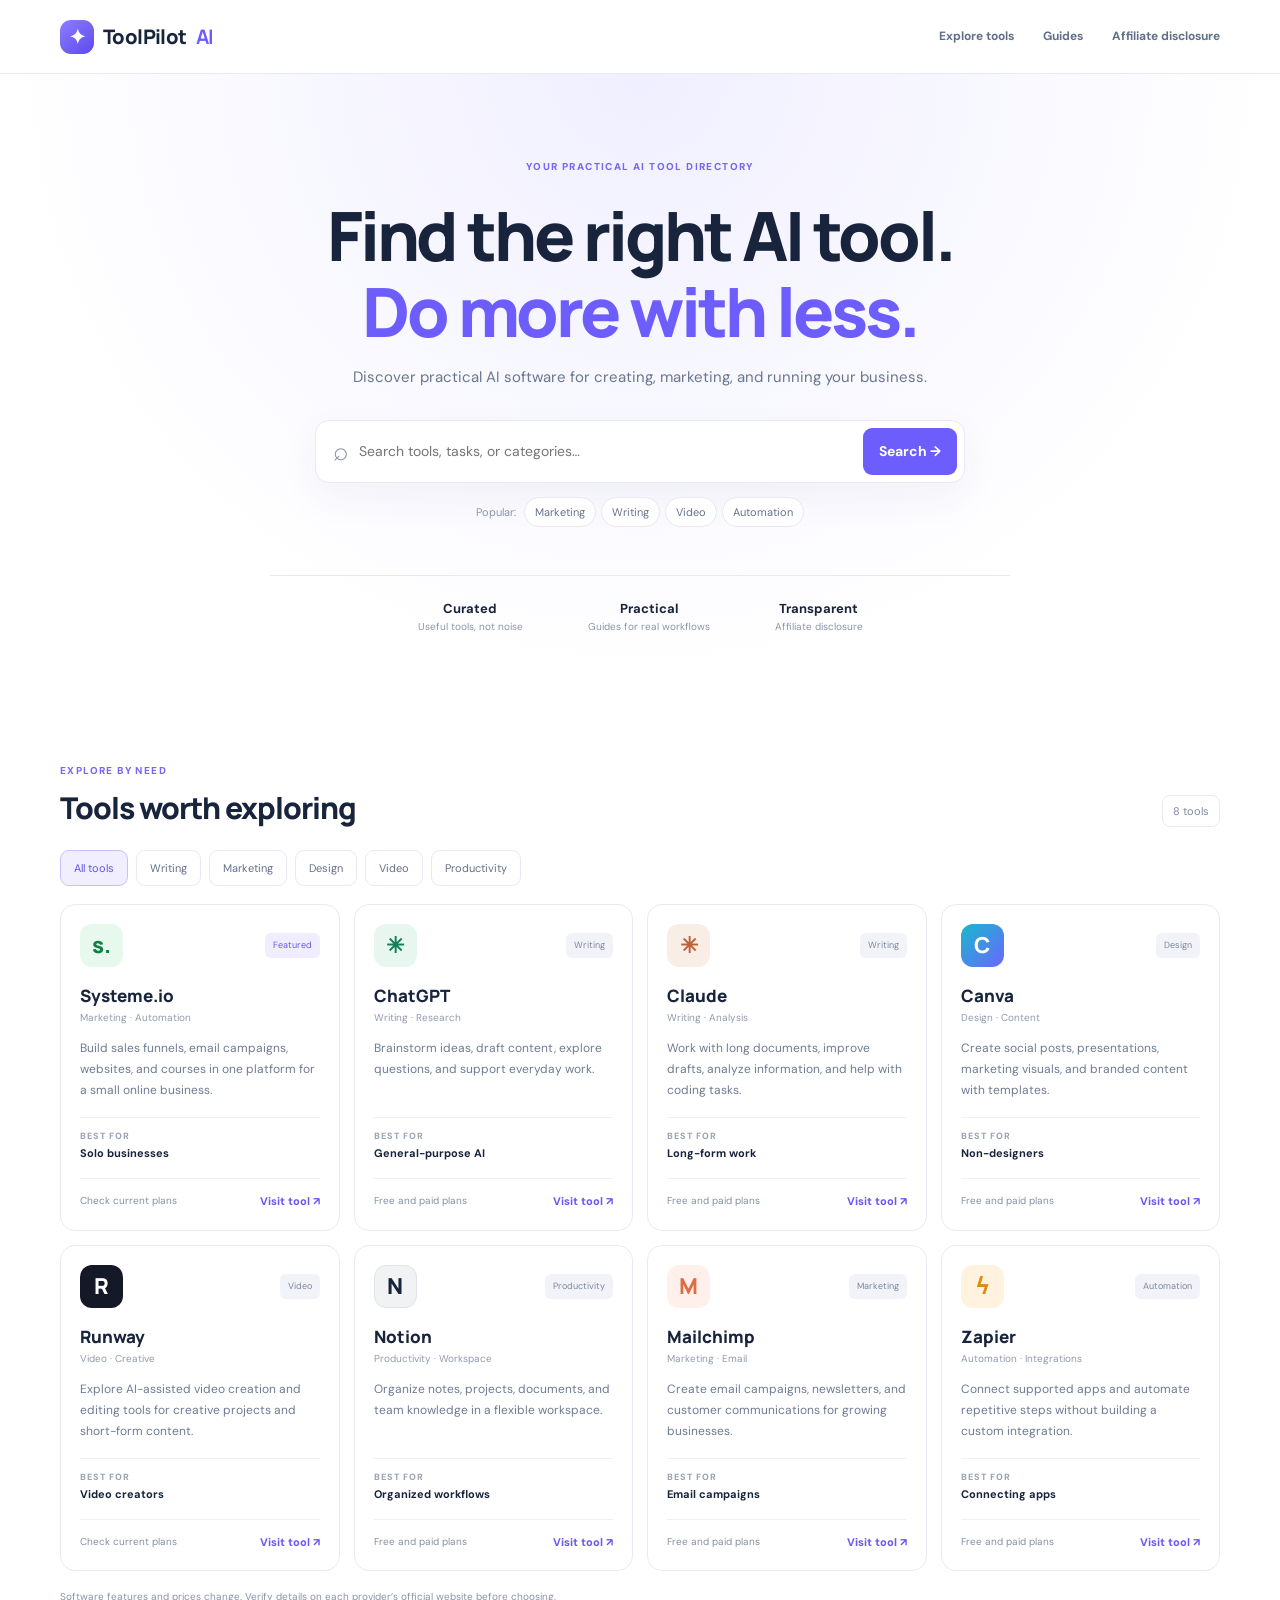
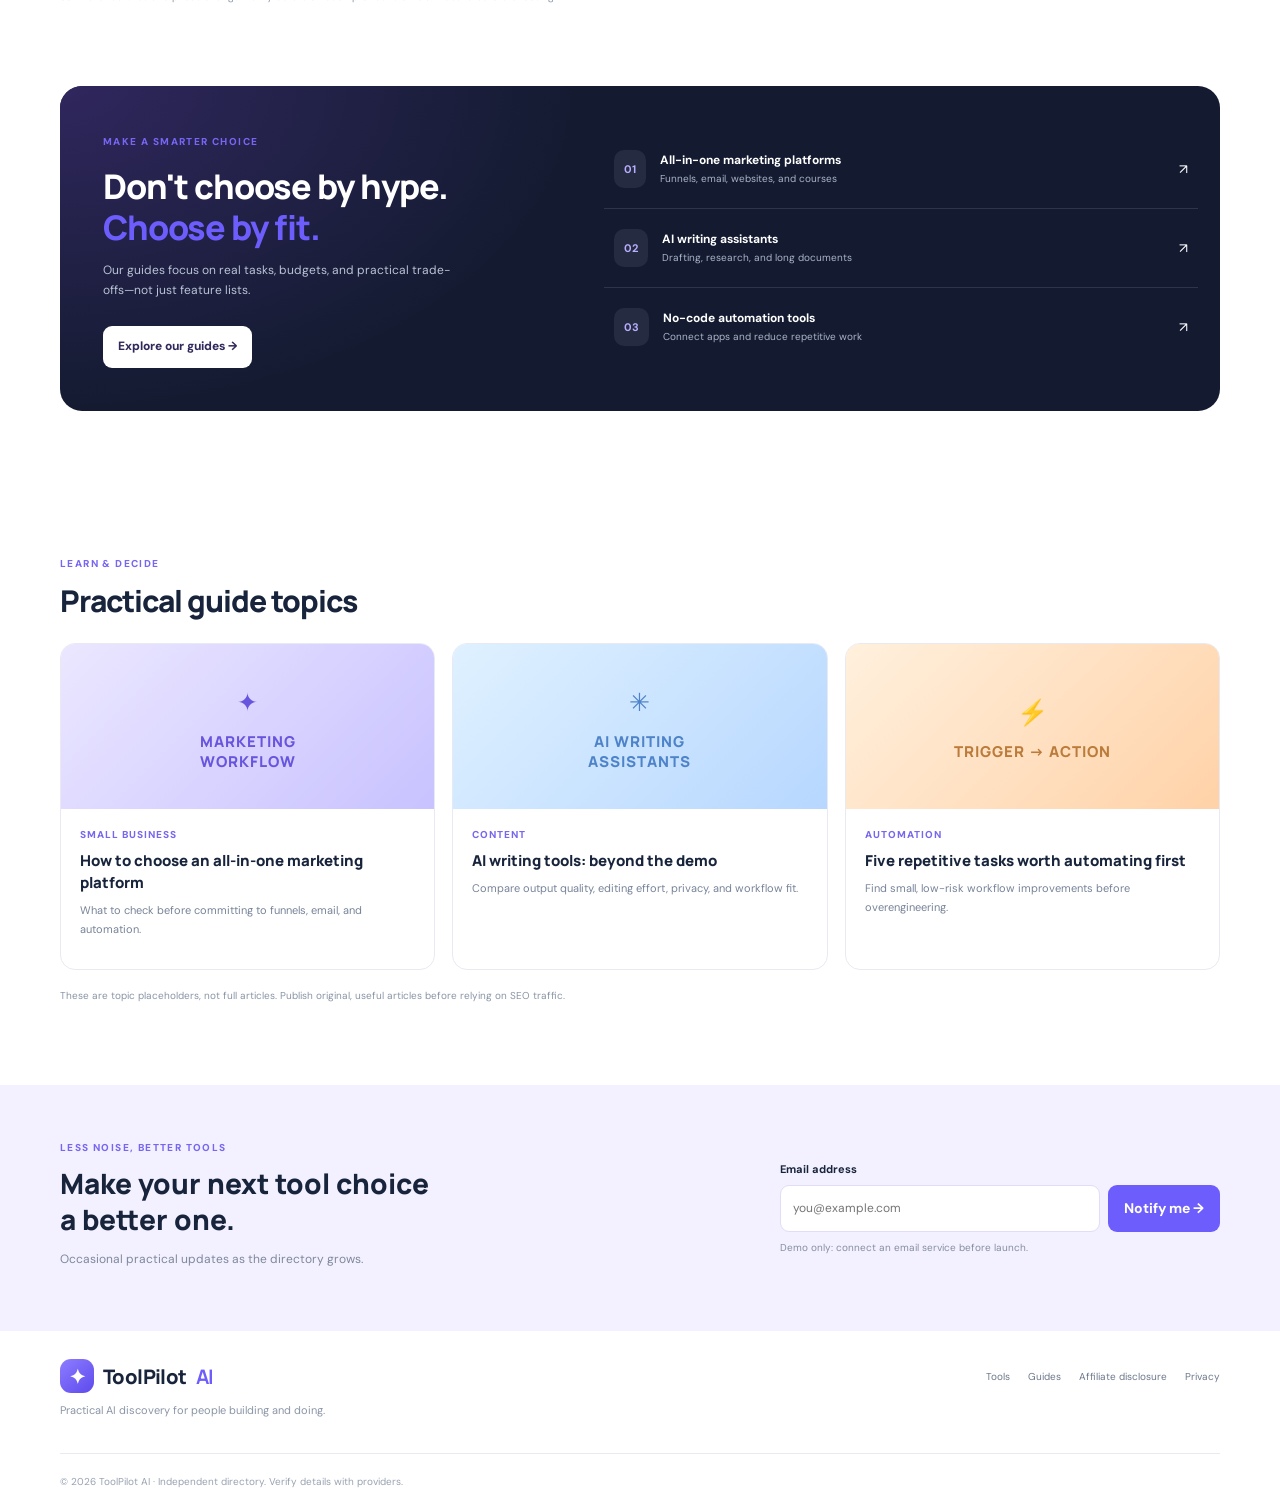
==== index.html @ 2a6ffc42 "Add files via upload" ====
<!doctype html>
<html lang="en"><head><meta charset="utf-8"><meta name="viewport" content="width=device-width,initial-scale=1"><meta name="description" content="Discover and compare AI tools for writing, marketing, design, video and productivity."><meta name="theme-color" content="#101828"><title>ToolPilot AI — Find the right AI tools</title><link rel="stylesheet" href="styles.css"></head>
<body><header><a class="brand" href="#"><span>✦</span> ToolPilot <b>AI</b></a><button id="menu" aria-label="Toggle menu">☰</button><nav id="nav"><a href="#tools">Explore tools</a><a href="#guides">Guides</a><a href="disclosure.html">Affiliate disclosure</a></nav></header>
<main><section class="hero"><div class="eyebrow">YOUR PRACTICAL AI TOOL DIRECTORY</div><h1>Find the right AI tool.<br><em>Do more with less.</em></h1><p>Discover practical AI software for creating, marketing, and running your business.</p><form id="searchForm"><span>⌕</span><input id="search" placeholder="Search tools, tasks, or categories…" aria-label="Search tools"><button>Search →</button></form><div class="chips">Popular: <button data-q="marketing">Marketing</button><button data-q="writing">Writing</button><button data-q="video">Video</button><button data-q="automation">Automation</button></div><div class="stats"><span><b>Curated</b><small>Useful tools, not noise</small></span><span><b>Practical</b><small>Guides for real workflows</small></span><span><b>Transparent</b><small>Affiliate disclosure</small></span></div></section>
<section class="section" id="tools"><div class="heading"><div><small>EXPLORE BY NEED</small><h2>Tools worth exploring</h2></div><span id="count">8 tools</span></div><div class="filters"><button class="active" data-cat="All">All tools</button><button data-cat="Writing">Writing</button><button data-cat="Marketing">Marketing</button><button data-cat="Design">Design</button><button data-cat="Video">Video</button><button data-cat="Productivity">Productivity</button></div><div class="grid" id="grid">
<article class="tool" data-cat="Marketing" data-key="systeme io systeme.io marketing automation funnel email website course business"><div class="toolhead"><div class="logo green">s.</div><span class="tag featured">Featured</span></div><h3>Systeme.io</h3><small>Marketing · Automation</small><p>Build sales funnels, email campaigns, websites, and courses in one platform for a small online business.</p><div class="best"><small>BEST FOR</small><b>Solo businesses</b></div><div class="foot"><span>Check current plans</span><a href="https://systeme.io/?sa=sa0111624777e58f59c828df4a6c13da2a97723bb6" target="_blank" rel="sponsored nofollow noopener">Visit tool ↗</a></div></article>
<article class="tool" data-cat="Writing" data-key="chatgpt writing research brainstorming assistant"><div class="toolhead"><div class="logo mint">✳</div><span class="tag">Writing</span></div><h3>ChatGPT</h3><small>Writing · Research</small><p>Brainstorm ideas, draft content, explore questions, and support everyday work.</p><div class="best"><small>BEST FOR</small><b>General-purpose AI</b></div><div class="foot"><span>Free and paid plans</span><a href="https://chatgpt.com/" target="_blank" rel="noopener">Visit tool ↗</a></div></article>
<article class="tool" data-cat="Writing" data-key="claude writing long documents analysis coding"><div class="toolhead"><div class="logo peach">✳</div><span class="tag">Writing</span></div><h3>Claude</h3><small>Writing · Analysis</small><p>Work with long documents, improve drafts, analyze information, and help with coding tasks.</p><div class="best"><small>BEST FOR</small><b>Long-form work</b></div><div class="foot"><span>Free and paid plans</span><a href="https://claude.ai/" target="_blank" rel="noopener">Visit tool ↗</a></div></article>
<article class="tool" data-cat="Design" data-key="canva design presentations social graphics"><div class="toolhead"><div class="logo aqua">C</div><span class="tag">Design</span></div><h3>Canva</h3><small>Design · Content</small><p>Create social posts, presentations, marketing visuals, and branded content with templates.</p><div class="best"><small>BEST FOR</small><b>Non-designers</b></div><div class="foot"><span>Free and paid plans</span><a href="https://www.canva.com/" target="_blank" rel="noopener">Visit tool ↗</a></div></article>
<article class="tool" data-cat="Video" data-key="runway video generation editing creative"><div class="toolhead"><div class="logo dark">R</div><span class="tag">Video</span></div><h3>Runway</h3><small>Video · Creative</small><p>Explore AI-assisted video creation and editing tools for creative projects and short-form content.</p><div class="best"><small>BEST FOR</small><b>Video creators</b></div><div class="foot"><span>Check current plans</span><a href="https://runwayml.com/" target="_blank" rel="noopener">Visit tool ↗</a></div></article>
<article class="tool" data-cat="Productivity" data-key="notion productivity workspace notes knowledge"><div class="toolhead"><div class="logo paper">N</div><span class="tag">Productivity</span></div><h3>Notion</h3><small>Productivity · Workspace</small><p>Organize notes, projects, documents, and team knowledge in a flexible workspace.</p><div class="best"><small>BEST FOR</small><b>Organized workflows</b></div><div class="foot"><span>Free and paid plans</span><a href="https://www.notion.so/" target="_blank" rel="noopener">Visit tool ↗</a></div></article>
<article class="tool" data-cat="Marketing" data-key="mailchimp email marketing newsletter campaign"><div class="toolhead"><div class="logo coral">M</div><span class="tag">Marketing</span></div><h3>Mailchimp</h3><small>Marketing · Email</small><p>Create email campaigns, newsletters, and customer communications for growing businesses.</p><div class="best"><small>BEST FOR</small><b>Email campaigns</b></div><div class="foot"><span>Free and paid plans</span><a href="https://mailchimp.com/" target="_blank" rel="noopener">Visit tool ↗</a></div></article>
<article class="tool" data-cat="Productivity" data-key="zapier automation integrations no code workflows"><div class="toolhead"><div class="logo gold">ϟ</div><span class="tag">Automation</span></div><h3>Zapier</h3><small>Automation · Integrations</small><p>Connect supported apps and automate repetitive steps without building a custom integration.</p><div class="best"><small>BEST FOR</small><b>Connecting apps</b></div><div class="foot"><span>Free and paid plans</span><a href="https://zapier.com/" target="_blank" rel="noopener">Visit tool ↗</a></div></article>
</div><p class="note">Software features and prices change. Verify details on each provider’s official website before choosing.</p><div id="empty" hidden><h3>No tools found</h3><p>Try another search or category.</p></div></section>
<section class="compare"><div><small>MAKE A SMARTER CHOICE</small><h2>Don't choose by hype.<br><em>Choose by fit.</em></h2><p>Our guides focus on real tasks, budgets, and practical trade-offs—not just feature lists.</p><a class="whitebutton" href="#guides">Explore our guides →</a></div><div class="comparelist"><a href="#guides"><b>01</b><span><strong>All-in-one marketing platforms</strong><small>Funnels, email, websites, and courses</small></span>↗</a><a href="#guides"><b>02</b><span><strong>AI writing assistants</strong><small>Drafting, research, and long documents</small></span>↗</a><a href="#guides"><b>03</b><span><strong>No-code automation tools</strong><small>Connect apps and reduce repetitive work</small></span>↗</a></div></section>
<section class="section" id="guides"><div class="heading"><div><small>LEARN & DECIDE</small><h2>Practical guide topics</h2></div></div><div class="guides"><article><div class="art purple">✦<strong>MARKETING<br>WORKFLOW</strong></div><small>SMALL BUSINESS</small><h3>How to choose an all-in-one marketing platform</h3><p>What to check before committing to funnels, email, and automation.</p></article><article><div class="art blue">✳<strong>AI WRITING<br>ASSISTANTS</strong></div><small>CONTENT</small><h3>AI writing tools: beyond the demo</h3><p>Compare output quality, editing effort, privacy, and workflow fit.</p></article><article><div class="art orange">⚡<strong>TRIGGER → ACTION</strong></div><small>AUTOMATION</small><h3>Five repetitive tasks worth automating first</h3><p>Find small, low-risk workflow improvements before overengineering.</p></article></div><p class="note">These are topic placeholders, not full articles. Publish original, useful articles before relying on SEO traffic.</p></section>
<section class="newsletter"><div><small>LESS NOISE, BETTER TOOLS</small><h2>Make your next tool choice<br>a better one.</h2><p>Occasional practical updates as the directory grows.</p></div><form id="emailForm"><label for="email">Email address</label><div><input id="email" type="email" placeholder="you@example.com" required><button>Notify me →</button></div><small id="message">Demo only: connect an email service before launch.</small></form></section></main>
<footer><div><a class="brand" href="#"><span>✦</span> ToolPilot <b>AI</b></a><p>Practical AI discovery for people building and doing.</p></div><nav><a href="#tools">Tools</a><a href="#guides">Guides</a><a href="disclosure.html">Affiliate disclosure</a><a href="privacy.html">Privacy</a></nav><hr><small>© <span id="year"></span> ToolPilot AI · Independent directory. Verify details with providers.</small></footer><script src="script.js"></script></body></html>
---- styles.css ----
@import url('https://fonts.googleapis.com/css2?family=DM+Sans:wght@400;500;600;700&family=Manrope:wght@400;600;700;800&display=swap');
:root{--ink:#17243b;--muted:#748198;--purple:#6d5dfc;--line:#e7eaf2;--soft:#f7f8fc}*{box-sizing:border-box}html{scroll-behavior:smooth;scroll-padding-top:85px}body{margin:0;color:var(--ink);font:14px 'DM Sans',Arial,sans-serif;line-height:1.65}a{color:inherit;text-decoration:none}button,input{font:inherit;cursor:pointer}.brand{font:800 20px Manrope,sans-serif;letter-spacing:-.6px;display:flex;gap:9px;align-items:center}.brand>span{display:grid;place-items:center;background:linear-gradient(140deg,#8d7dff,#5d4aed);color:white;width:34px;height:34px;border-radius:11px}.brand b{color:var(--purple)}header{height:74px;padding:0 max(22px,calc((100% - 1160px)/2));display:flex;align-items:center;justify-content:space-between;border-bottom:1px solid var(--line);position:sticky;top:0;background:#ffffffed;backdrop-filter:blur(12px);z-index:5}header nav{display:flex;gap:29px;color:#627087;font-size:12px;font-weight:700}header nav a:hover,footer nav a:hover{color:var(--purple)}#menu{display:none;background:none;border:0;font-size:23px}.hero{text-align:center;padding:85px 20px 52px;background:radial-gradient(ellipse at 50% 0,#f0efff,white 70%)}.eyebrow,section small{font-size:10px;letter-spacing:1.4px;font-weight:800;color:#7666f2}.hero h1{font:800 clamp(42px,6vw,68px)/1.12 Manrope,sans-serif;letter-spacing:-3px;margin:21px 0 16px}.hero em,.compare em{font-style:normal;color:var(--purple)}.hero>p{color:#69778d;max-width:580px;margin:0 auto;font-size:15px}.hero form{max-width:650px;margin:30px auto 14px;display:flex;align-items:center;gap:10px;padding:7px 7px 7px 17px;background:white;border:1px solid var(--line);border-radius:14px;box-shadow:0 15px 40px #3830690d}.hero form span{font-size:26px;color:#8994a8}.hero input{border:0;outline:0;flex:1;min-width:0;padding:9px 0}.hero form button,.newsletter button{border:0;background:var(--purple);color:white;border-radius:9px;padding:12px 16px;font-weight:700}.chips{font-size:11px;color:#8b95a7}.chips button{border:1px solid var(--line);background:white;border-radius:20px;padding:5px 10px;color:#66738a;margin-left:5px}.stats{max-width:740px;margin:48px auto 0;padding-top:22px;border-top:1px solid #e8e8f3;display:flex;justify-content:center;gap:65px}.stats span{display:flex;flex-direction:column}.stats b{font-size:13px}.stats small{letter-spacing:0;color:#8b95a7;font-weight:400;font-size:10px}.section{max-width:1160px;width:calc(100% - 44px);margin:auto;padding:70px 0}.heading{display:flex;align-items:end;justify-content:space-between;margin-bottom:23px}.heading h2{font:800 30px/1.3 Manrope,sans-serif;letter-spacing:-1px;margin:7px 0 0}.heading>span{font-size:11px;color:#7f8ba0;border:1px solid var(--line);padding:6px 10px;border-radius:8px}.filters{display:flex;gap:8px;flex-wrap:wrap;margin-bottom:18px}.filters button{background:white;border:1px solid var(--line);border-radius:9px;padding:8px 13px;font-size:11px;color:#647189}.filters button.active,.filters button:hover{background:#f0eeff;border-color:#c7c0ff;color:#6454ed}.grid{display:grid;grid-template-columns:repeat(4,1fr);gap:14px}.tool{border:1px solid var(--line);border-radius:15px;padding:19px;display:flex;flex-direction:column;transition:.2s}.tool:hover{transform:translateY(-3px);box-shadow:0 12px 30px #17294b0c}.toolhead{display:flex;align-items:center;justify-content:space-between;margin-bottom:17px}.logo{width:43px;height:43px;border-radius:12px;display:grid;place-items:center;font:800 22px Manrope,sans-serif}.green{background:#e7f8ed;color:#128043}.mint{background:#e7f6ee;color:#16805a}.peach{background:#f9eee5;color:#bd643d}.aqua{background:linear-gradient(135deg,#17b9cb,#6b67ff);color:white}.dark{background:#141827;color:white}.paper{background:#f1f2f4;border:1px solid #e1e3e8}.coral{background:#fff0eb;color:#df6c45}.gold{background:#fff2df;color:#dd8a16}.tag{font-size:9px;letter-spacing:0;background:#f1f3f8;color:#7b879b;padding:5px 8px;border-radius:6px}.tag.featured{background:#efedff;color:#6858ed}.tool h3{font:800 17px Manrope,sans-serif;margin:0}.tool>small{letter-spacing:0;color:#929bad;font-weight:400;margin:3px 0 12px}.tool p{font-size:12px;color:#6e7b90;line-height:1.75;margin:0 0 16px;min-height:63px}.best{border-top:1px solid #f0f1f5;padding-top:11px;display:flex;flex-direction:column}.best small{color:#9aa3b2;letter-spacing:1px;font-size:9px}.best b{font-size:11px}.foot{display:flex;justify-content:space-between;align-items:center;gap:6px;border-top:1px solid #f0f1f5;padding-top:13px;margin-top:16px;font-size:10px;color:#8490a3}.foot a{font-size:11px;color:#6a59ef;font-weight:800;white-space:nowrap}.note{font-size:10px;color:#8994a6;margin-top:18px}#empty{text-align:center;padding:35px;color:#7a879b}.compare{max-width:1160px;width:calc(100% - 44px);margin:0 auto 70px;background:#141b31;color:white;border-radius:22px;display:grid;grid-template-columns:.9fr 1.1fr;overflow:hidden}.compare>div:first-child{padding:43px;background:radial-gradient(ellipse at 0 0,#30275e,transparent 70%)}.compare h2{font:800 34px/1.2 Manrope,sans-serif;letter-spacing:-1px;margin:14px 0}.compare p{font-size:12px;color:#bac3d5;max-width:350px;margin-bottom:25px}.whitebutton{display:inline-block;background:white;color:#30295b;padding:11px 15px;border-radius:9px;font-size:12px;font-weight:800}.comparelist{padding:22px;display:flex;flex-direction:column;justify-content:center}.comparelist a{display:flex;align-items:center;gap:14px;padding:20px 10px;border-bottom:1px solid #ffffff1d}.comparelist a:last-child{border:0}.comparelist a>b{background:#ffffff12;color:#b9adff;border-radius:10px;padding:10px;font-size:11px}.comparelist a span{display:flex;flex:1;flex-direction:column}.comparelist strong{font-size:12px}.comparelist small{color:#aab4c8;letter-spacing:0;font-weight:400;font-size:10px}.guides{display:grid;grid-template-columns:repeat(3,1fr);gap:17px}.guides article{border:1px solid var(--line);border-radius:15px;overflow:hidden;padding-bottom:20px}.art{height:165px;display:flex;align-items:center;justify-content:center;flex-direction:column;gap:9px;font-size:25px}.art strong{font:800 15px/1.3 Manrope,sans-serif;text-align:center;letter-spacing:1px}.purple{background:linear-gradient(135deg,#ebe7ff,#c8c2ff);color:#6855dd}.blue{background:linear-gradient(135deg,#dff1ff,#b7d7ff);color:#4e83c9}.orange{background:linear-gradient(135deg,#fff0dd,#ffd2a8);color:#bb7b3a}.guides article>small,.guides h3,.guides p{margin-left:19px;margin-right:19px}.guides article>small{display:block;margin-top:18px;color:#7767ee;letter-spacing:1px}.guides h3{font:800 15px/1.45 Manrope,sans-serif;margin-top:7px;margin-bottom:7px}.guides p{font-size:11px;color:#778398;line-height:1.7;margin-top:0}.newsletter{background:#f3f1ff;padding:50px max(22px,calc((100% - 1160px)/2));display:flex;align-items:center;justify-content:space-between;gap:30px}.newsletter h2{font:800 28px/1.3 Manrope,sans-serif;margin:7px 0}.newsletter p{font-size:12px;color:#7e879c}.newsletter form{width:min(440px,100%)}.newsletter label{display:block;font-size:11px;font-weight:700;margin-bottom:7px}.newsletter form>div{display:flex;gap:8px}.newsletter input{flex:1;min-width:0;border:1px solid #e1dcf7;border-radius:9px;padding:12px;font-size:12px}.newsletter form>small{display:block;letter-spacing:0;color:#858da1;font-weight:400;margin-top:8px}footer{max-width:1160px;width:calc(100% - 44px);margin:auto;padding:28px 0 20px}footer>div:first-child{display:inline-block}footer p{font-size:11px;color:#8a95a6;margin:8px 0}footer nav{float:right;display:flex;gap:18px;flex-wrap:wrap;font-size:10px;color:#6c788c;padding-top:10px}footer hr{border:0;border-top:1px solid var(--line);margin:25px 0 15px}footer>small{font-size:10px;color:#99a2b1}.legal{max-width:780px;width:calc(100% - 40px);margin:65px auto 90px}.legal h1{font:800 38px Manrope,sans-serif;letter-spacing:-1px}.legal h2{font:800 21px Manrope,sans-serif;margin-top:30px}.legal p{font-size:14px;line-height:1.9;color:#647188}.legal a{color:var(--purple);text-decoration:underline}
@media(max-width:950px){.grid{grid-template-columns:repeat(2,1fr)}.compare>div:first-child{padding:30px}.stats{gap:25px}}@media(max-width:650px){header{height:65px;padding:0 17px}#menu{display:block}header nav{display:none;position:absolute;top:57px;left:12px;right:12px;background:white;border:1px solid var(--line);border-radius:12px;padding:16px;box-shadow:0 12px 30px #17294b18;flex-direction:column;gap:15px}header nav.open{display:flex}.hero{padding:60px 15px 40px}.hero h1{font-size:42px;letter-spacing:-2px}.hero>p{font-size:13px}.hero form{gap:6px}.hero form button{padding:11px;font-size:11px}.hero input{font-size:12px}.chips{line-height:2.5}.stats{gap:12px;margin-top:33px}.stats small{font-size:9px}.section{padding:50px 0}.heading h2{font-size:26px}.grid{grid-template-columns:1fr}.tool p{min-height:0}.compare{grid-template-columns:1fr;margin-bottom:50px}.compare>div:first-child{padding:30px 24px}.compare h2{font-size:30px}.comparelist{padding:8px 15px 18px}.comparelist a{padding:15px 5px}.guides{grid-template-columns:1fr}.art{height:180px}.newsletter{display:block;padding:40px 20px}.newsletter form{margin-top:22px}.newsletter h2{font-size:25px}footer nav{float:none;padding-top:20px;gap:12px}footer{padding-top:25px}.legal h1{font-size:32px}}
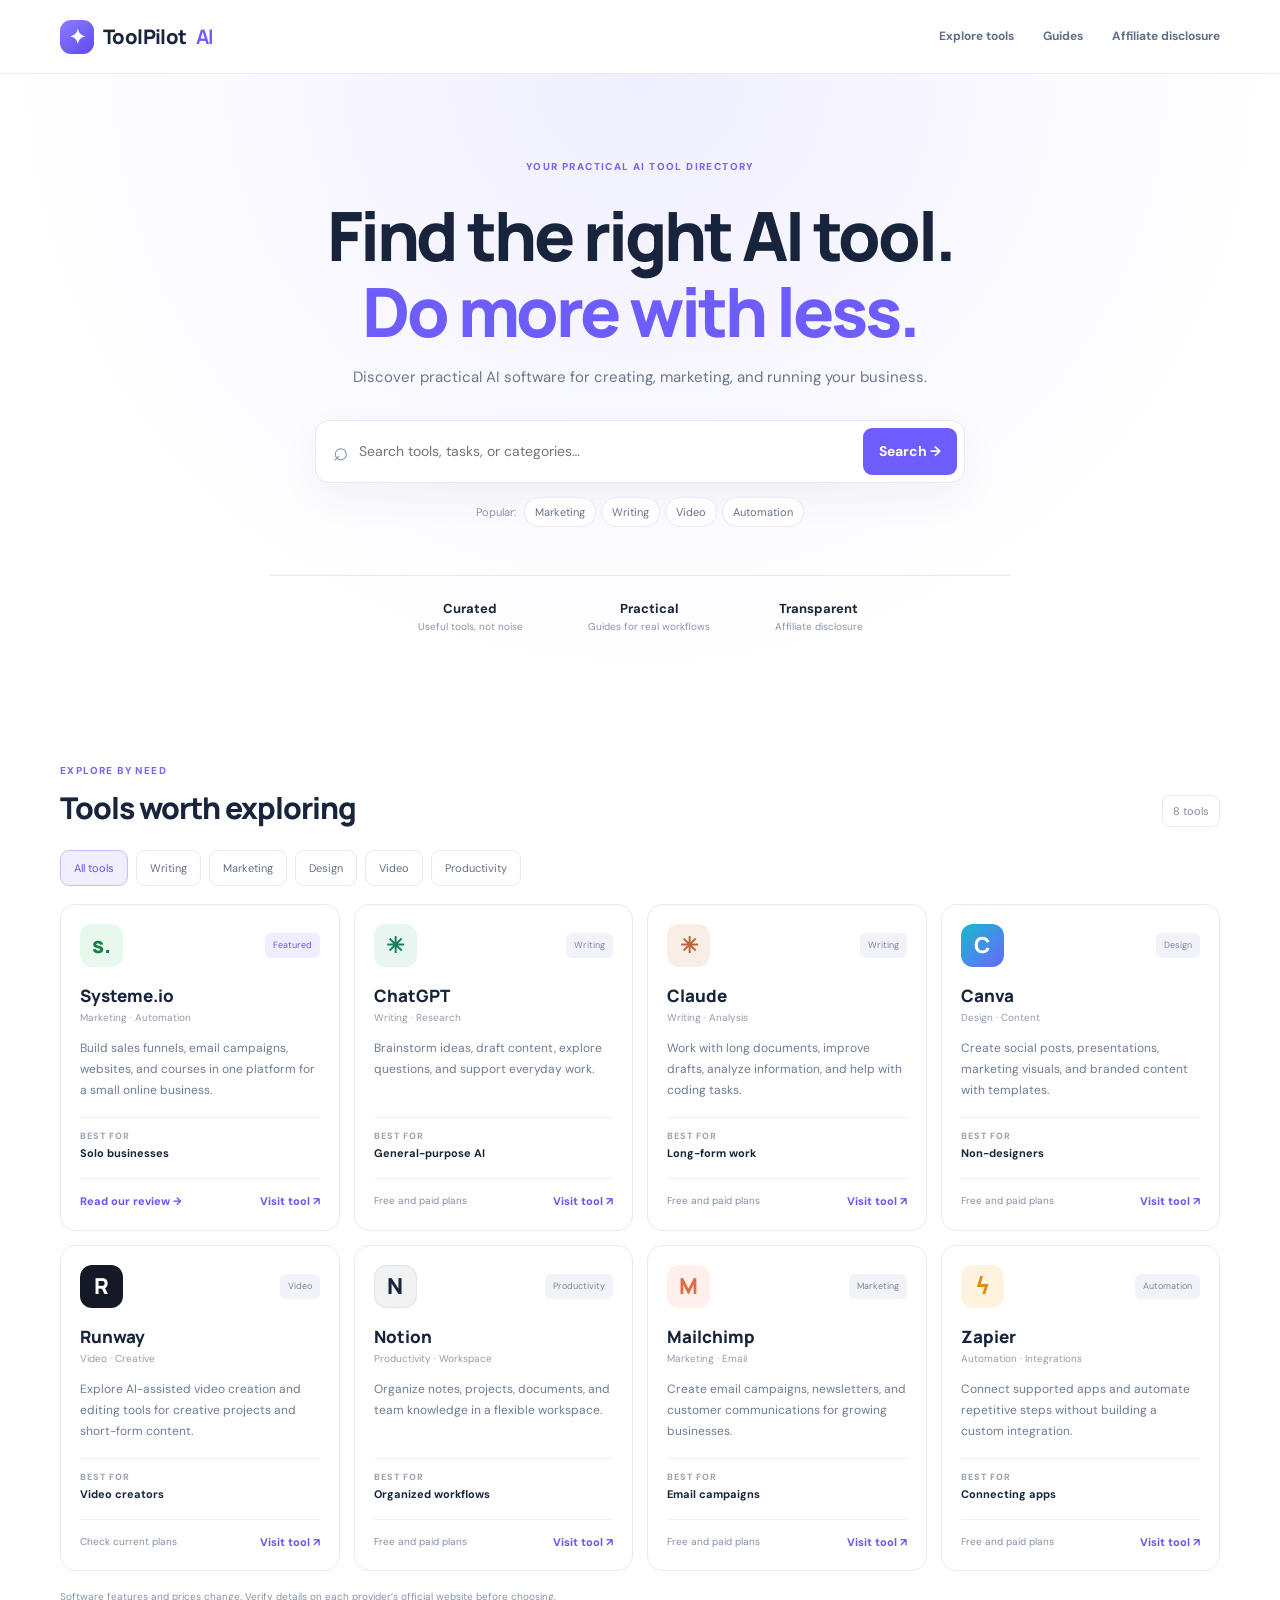
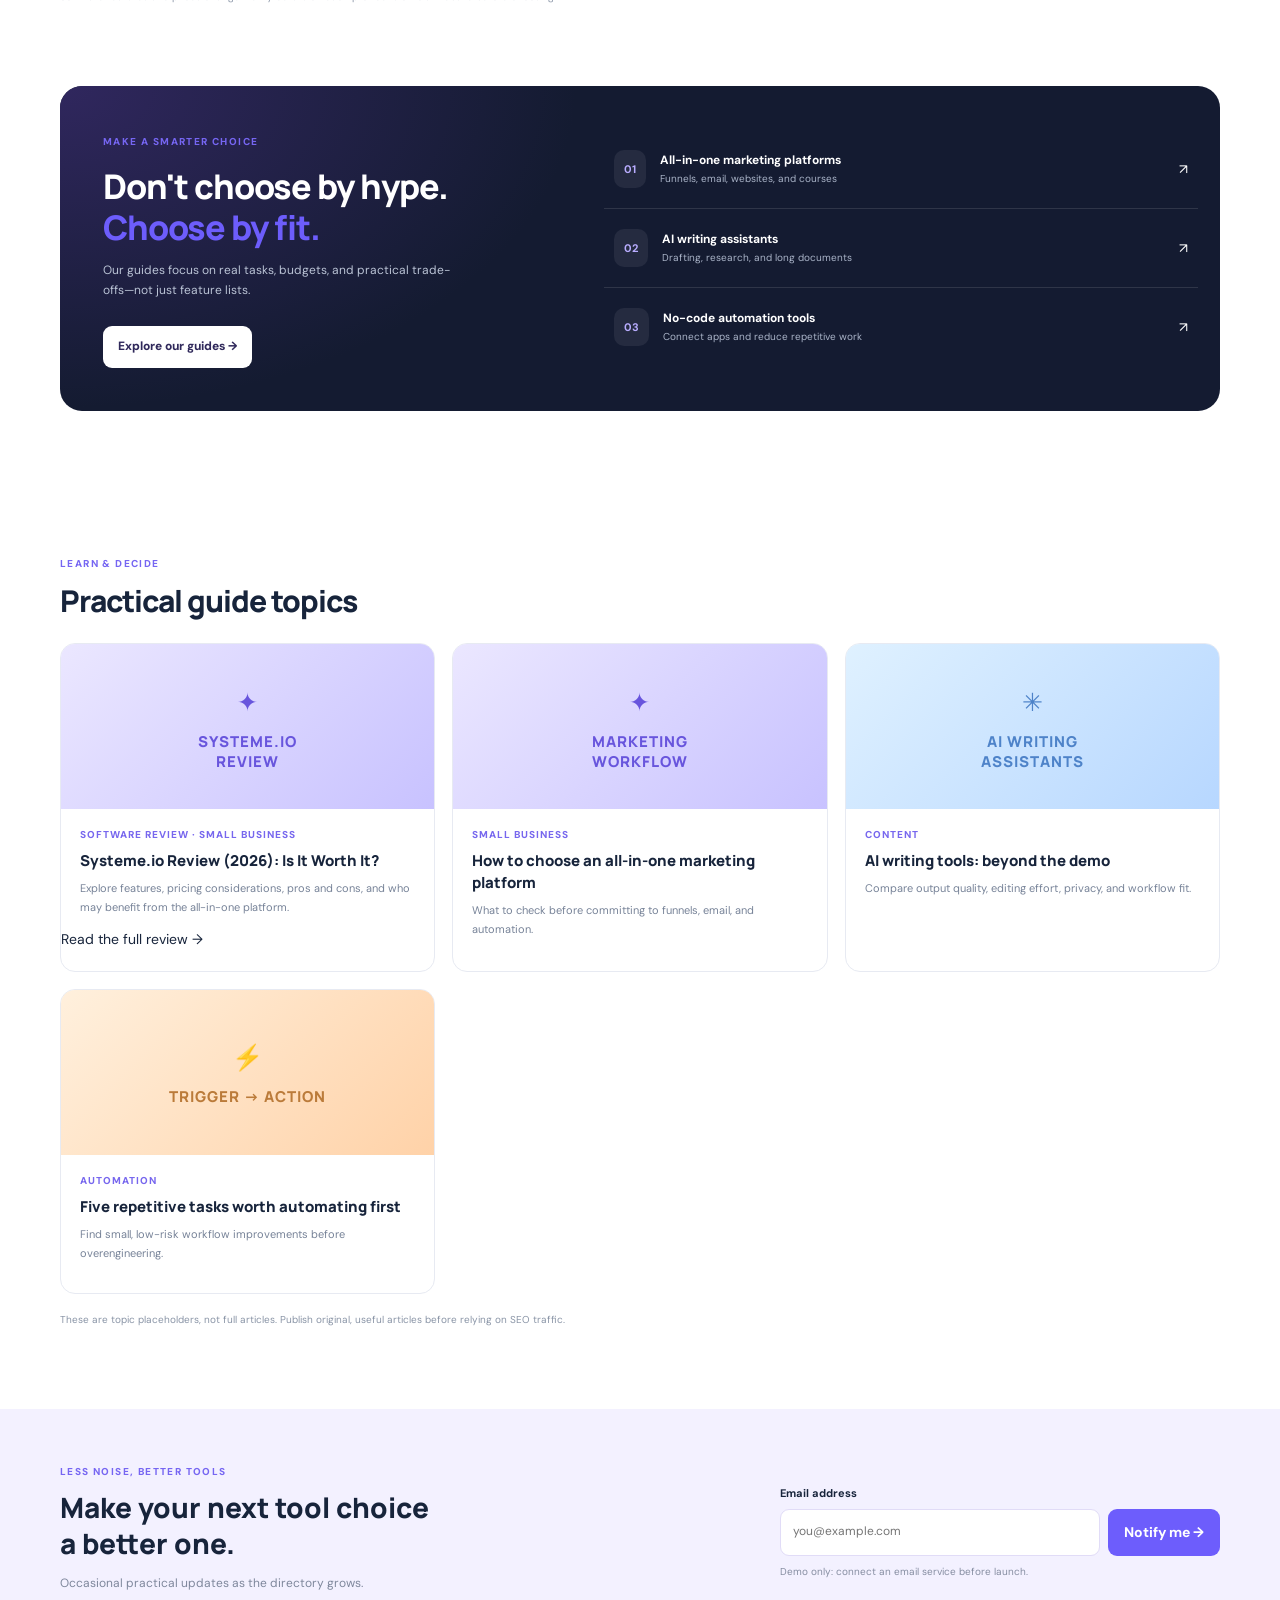
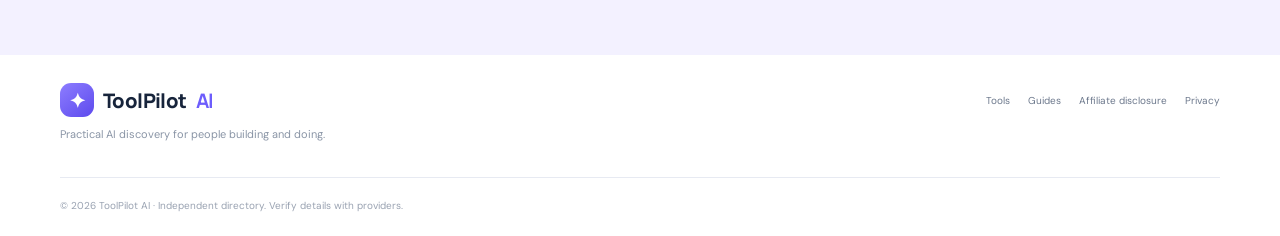
==== commit dc2efc94: "Add files via upload" ====
--- a/index.html
+++ b/index.html
@@ -3,7 +3,7 @@
 <body><header><a class="brand" href="#"><span>✦</span> ToolPilot <b>AI</b></a><button id="menu" aria-label="Toggle menu">☰</button><nav id="nav"><a href="#tools">Explore tools</a><a href="#guides">Guides</a><a href="disclosure.html">Affiliate disclosure</a></nav></header>
 <main><section class="hero"><div class="eyebrow">YOUR PRACTICAL AI TOOL DIRECTORY</div><h1>Find the right AI tool.<br><em>Do more with less.</em></h1><p>Discover practical AI software for creating, marketing, and running your business.</p><form id="searchForm"><span>⌕</span><input id="search" placeholder="Search tools, tasks, or categories…" aria-label="Search tools"><button>Search →</button></form><div class="chips">Popular: <button data-q="marketing">Marketing</button><button data-q="writing">Writing</button><button data-q="video">Video</button><button data-q="automation">Automation</button></div><div class="stats"><span><b>Curated</b><small>Useful tools, not noise</small></span><span><b>Practical</b><small>Guides for real workflows</small></span><span><b>Transparent</b><small>Affiliate disclosure</small></span></div></section>
 <section class="section" id="tools"><div class="heading"><div><small>EXPLORE BY NEED</small><h2>Tools worth exploring</h2></div><span id="count">8 tools</span></div><div class="filters"><button class="active" data-cat="All">All tools</button><button data-cat="Writing">Writing</button><button data-cat="Marketing">Marketing</button><button data-cat="Design">Design</button><button data-cat="Video">Video</button><button data-cat="Productivity">Productivity</button></div><div class="grid" id="grid">
-<article class="tool" data-cat="Marketing" data-key="systeme io systeme.io marketing automation funnel email website course business"><div class="toolhead"><div class="logo green">s.</div><span class="tag featured">Featured</span></div><h3>Systeme.io</h3><small>Marketing · Automation</small><p>Build sales funnels, email campaigns, websites, and courses in one platform for a small online business.</p><div class="best"><small>BEST FOR</small><b>Solo businesses</b></div><div class="foot"><span>Check current plans</span><a href="https://systeme.io/?sa=sa0111624777e58f59c828df4a6c13da2a97723bb6" target="_blank" rel="sponsored nofollow noopener">Visit tool ↗</a></div></article>
+<article class="tool" data-cat="Marketing" data-key="systeme io systeme.io marketing automation funnel email website course business"><div class="toolhead"><div class="logo green">s.</div><span class="tag featured">Featured</span></div><h3>Systeme.io</h3><small>Marketing · Automation</small><p>Build sales funnels, email campaigns, websites, and courses in one platform for a small online business.</p><div class="best"><small>BEST FOR</small><b>Solo businesses</b></div><div class="foot"><a href="systeme-io-review.html">Read our review →</a><a href="https://systeme.io/?sa=sa0111624777e58f59c828df4a6c13da2a97723bb6" target="_blank" rel="sponsored nofollow noopener">Visit tool ↗</a></div></article>
 <article class="tool" data-cat="Writing" data-key="chatgpt writing research brainstorming assistant"><div class="toolhead"><div class="logo mint">✳</div><span class="tag">Writing</span></div><h3>ChatGPT</h3><small>Writing · Research</small><p>Brainstorm ideas, draft content, explore questions, and support everyday work.</p><div class="best"><small>BEST FOR</small><b>General-purpose AI</b></div><div class="foot"><span>Free and paid plans</span><a href="https://chatgpt.com/" target="_blank" rel="noopener">Visit tool ↗</a></div></article>
 <article class="tool" data-cat="Writing" data-key="claude writing long documents analysis coding"><div class="toolhead"><div class="logo peach">✳</div><span class="tag">Writing</span></div><h3>Claude</h3><small>Writing · Analysis</small><p>Work with long documents, improve drafts, analyze information, and help with coding tasks.</p><div class="best"><small>BEST FOR</small><b>Long-form work</b></div><div class="foot"><span>Free and paid plans</span><a href="https://claude.ai/" target="_blank" rel="noopener">Visit tool ↗</a></div></article>
 <article class="tool" data-cat="Design" data-key="canva design presentations social graphics"><div class="toolhead"><div class="logo aqua">C</div><span class="tag">Design</span></div><h3>Canva</h3><small>Design · Content</small><p>Create social posts, presentations, marketing visuals, and branded content with templates.</p><div class="best"><small>BEST FOR</small><b>Non-designers</b></div><div class="foot"><span>Free and paid plans</span><a href="https://www.canva.com/" target="_blank" rel="noopener">Visit tool ↗</a></div></article>
@@ -13,6 +13,6 @@
 <article class="tool" data-cat="Productivity" data-key="zapier automation integrations no code workflows"><div class="toolhead"><div class="logo gold">ϟ</div><span class="tag">Automation</span></div><h3>Zapier</h3><small>Automation · Integrations</small><p>Connect supported apps and automate repetitive steps without building a custom integration.</p><div class="best"><small>BEST FOR</small><b>Connecting apps</b></div><div class="foot"><span>Free and paid plans</span><a href="https://zapier.com/" target="_blank" rel="noopener">Visit tool ↗</a></div></article>
 </div><p class="note">Software features and prices change. Verify details on each provider’s official website before choosing.</p><div id="empty" hidden><h3>No tools found</h3><p>Try another search or category.</p></div></section>
 <section class="compare"><div><small>MAKE A SMARTER CHOICE</small><h2>Don't choose by hype.<br><em>Choose by fit.</em></h2><p>Our guides focus on real tasks, budgets, and practical trade-offs—not just feature lists.</p><a class="whitebutton" href="#guides">Explore our guides →</a></div><div class="comparelist"><a href="#guides"><b>01</b><span><strong>All-in-one marketing platforms</strong><small>Funnels, email, websites, and courses</small></span>↗</a><a href="#guides"><b>02</b><span><strong>AI writing assistants</strong><small>Drafting, research, and long documents</small></span>↗</a><a href="#guides"><b>03</b><span><strong>No-code automation tools</strong><small>Connect apps and reduce repetitive work</small></span>↗</a></div></section>
-<section class="section" id="guides"><div class="heading"><div><small>LEARN & DECIDE</small><h2>Practical guide topics</h2></div></div><div class="guides"><article><div class="art purple">✦<strong>MARKETING<br>WORKFLOW</strong></div><small>SMALL BUSINESS</small><h3>How to choose an all-in-one marketing platform</h3><p>What to check before committing to funnels, email, and automation.</p></article><article><div class="art blue">✳<strong>AI WRITING<br>ASSISTANTS</strong></div><small>CONTENT</small><h3>AI writing tools: beyond the demo</h3><p>Compare output quality, editing effort, privacy, and workflow fit.</p></article><article><div class="art orange">⚡<strong>TRIGGER → ACTION</strong></div><small>AUTOMATION</small><h3>Five repetitive tasks worth automating first</h3><p>Find small, low-risk workflow improvements before overengineering.</p></article></div><p class="note">These are topic placeholders, not full articles. Publish original, useful articles before relying on SEO traffic.</p></section>
+<section class="section" id="guides"><div class="heading"><div><small>LEARN & DECIDE</small><h2>Practical guide topics</h2></div></div><div class="guides"><article><a href="systeme-io-review.html" aria-label="Read the Systeme.io review"><div class="art purple">✦<strong>SYSTEME.IO<br>REVIEW</strong></div></a><small>SOFTWARE REVIEW · SMALL BUSINESS</small><h3><a href="systeme-io-review.html">Systeme.io Review (2026): Is It Worth It?</a></h3><p>Explore features, pricing considerations, pros and cons, and who may benefit from the all-in-one platform.</p><a href="systeme-io-review.html">Read the full review →</a></article><article><div class="art purple">✦<strong>MARKETING<br>WORKFLOW</strong></div><small>SMALL BUSINESS</small><h3>How to choose an all-in-one marketing platform</h3><p>What to check before committing to funnels, email, and automation.</p></article><article><div class="art blue">✳<strong>AI WRITING<br>ASSISTANTS</strong></div><small>CONTENT</small><h3>AI writing tools: beyond the demo</h3><p>Compare output quality, editing effort, privacy, and workflow fit.</p></article><article><div class="art orange">⚡<strong>TRIGGER → ACTION</strong></div><small>AUTOMATION</small><h3>Five repetitive tasks worth automating first</h3><p>Find small, low-risk workflow improvements before overengineering.</p></article></div><p class="note">These are topic placeholders, not full articles. Publish original, useful articles before relying on SEO traffic.</p></section>
 <section class="newsletter"><div><small>LESS NOISE, BETTER TOOLS</small><h2>Make your next tool choice<br>a better one.</h2><p>Occasional practical updates as the directory grows.</p></div><form id="emailForm"><label for="email">Email address</label><div><input id="email" type="email" placeholder="you@example.com" required><button>Notify me →</button></div><small id="message">Demo only: connect an email service before launch.</small></form></section></main>
 <footer><div><a class="brand" href="#"><span>✦</span> ToolPilot <b>AI</b></a><p>Practical AI discovery for people building and doing.</p></div><nav><a href="#tools">Tools</a><a href="#guides">Guides</a><a href="disclosure.html">Affiliate disclosure</a><a href="privacy.html">Privacy</a></nav><hr><small>© <span id="year"></span> ToolPilot AI · Independent directory. Verify details with providers.</small></footer><script src="script.js"></script></body></html>
